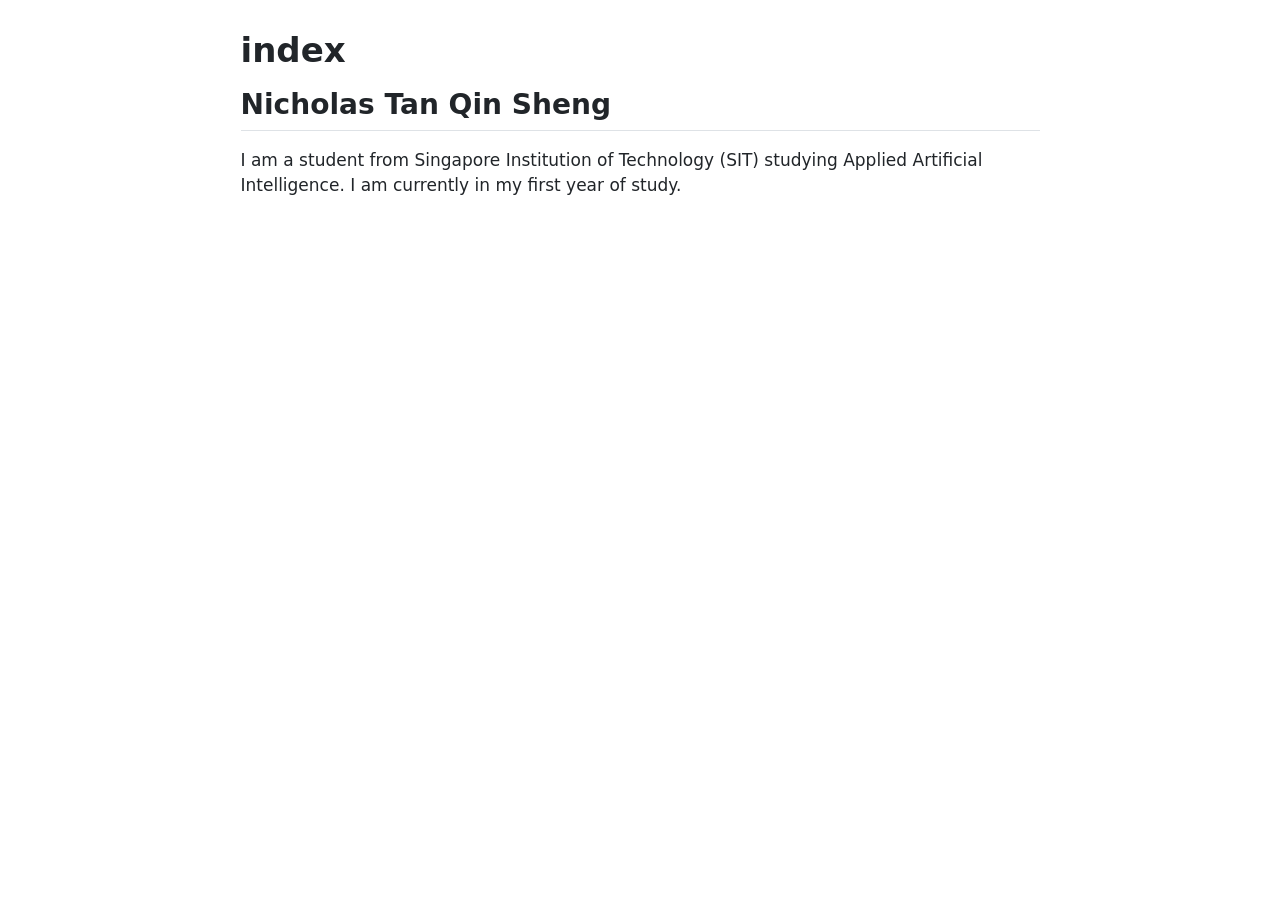
==== docs/index.html @ 59124ca0 "test 4" ====
<!DOCTYPE html>
<html xmlns="http://www.w3.org/1999/xhtml" lang="en" xml:lang="en"><head>

<meta charset="utf-8">
<meta name="generator" content="quarto-1.4.554">

<meta name="viewport" content="width=device-width, initial-scale=1.0, user-scalable=yes">


<title>index</title>
<style>
code{white-space: pre-wrap;}
span.smallcaps{font-variant: small-caps;}
div.columns{display: flex; gap: min(4vw, 1.5em);}
div.column{flex: auto; overflow-x: auto;}
div.hanging-indent{margin-left: 1.5em; text-indent: -1.5em;}
ul.task-list{list-style: none;}
ul.task-list li input[type="checkbox"] {
  width: 0.8em;
  margin: 0 0.8em 0.2em -1em; /* quarto-specific, see https://github.com/quarto-dev/quarto-cli/issues/4556 */ 
  vertical-align: middle;
}
</style>


<script src="site_libs/quarto-nav/quarto-nav.js"></script>
<script src="site_libs/clipboard/clipboard.min.js"></script>
<script src="site_libs/quarto-search/autocomplete.umd.js"></script>
<script src="site_libs/quarto-search/fuse.min.js"></script>
<script src="site_libs/quarto-search/quarto-search.js"></script>
<meta name="quarto:offset" content="./">
<script src="site_libs/quarto-html/quarto.js"></script>
<script src="site_libs/quarto-html/popper.min.js"></script>
<script src="site_libs/quarto-html/tippy.umd.min.js"></script>
<script src="site_libs/quarto-html/anchor.min.js"></script>
<link href="site_libs/quarto-html/tippy.css" rel="stylesheet">
<link href="site_libs/quarto-html/quarto-syntax-highlighting.css" rel="stylesheet" id="quarto-text-highlighting-styles">
<script src="site_libs/bootstrap/bootstrap.min.js"></script>
<link href="site_libs/bootstrap/bootstrap-icons.css" rel="stylesheet">
<link href="site_libs/bootstrap/bootstrap.min.css" rel="stylesheet" id="quarto-bootstrap" data-mode="light">
<script id="quarto-search-options" type="application/json">{
  "location": "sidebar",
  "copy-button": false,
  "collapse-after": 3,
  "panel-placement": "start",
  "type": "textbox",
  "limit": 50,
  "keyboard-shortcut": [
    "f",
    "/",
    "s"
  ],
  "show-item-context": false,
  "language": {
    "search-no-results-text": "No results",
    "search-matching-documents-text": "matching documents",
    "search-copy-link-title": "Copy link to search",
    "search-hide-matches-text": "Hide additional matches",
    "search-more-match-text": "more match in this document",
    "search-more-matches-text": "more matches in this document",
    "search-clear-button-title": "Clear",
    "search-text-placeholder": "",
    "search-detached-cancel-button-title": "Cancel",
    "search-submit-button-title": "Submit",
    "search-label": "Search"
  }
}</script>


</head>

<body class="fullcontent">

<div id="quarto-search-results"></div>
<!-- content -->
<div id="quarto-content" class="quarto-container page-columns page-rows-contents page-layout-article">
<!-- sidebar -->
<!-- margin-sidebar -->
    
<!-- main -->
<main class="content" id="quarto-document-content">

<header id="title-block-header" class="quarto-title-block default">
<div class="quarto-title">
<h1 class="title">index</h1>
</div>



<div class="quarto-title-meta">

    
  
    
  </div>
  


</header>


<section id="nicholas-tan-qin-sheng" class="level2">
<h2 class="anchored" data-anchor-id="nicholas-tan-qin-sheng">Nicholas Tan Qin Sheng</h2>
<p>I am a student from Singapore Institution of Technology (SIT) studying Applied Artificial Intelligence. I am currently in my first year of study.</p>


</section>

</main> <!-- /main -->
<script id="quarto-html-after-body" type="application/javascript">
window.document.addEventListener("DOMContentLoaded", function (event) {
  const toggleBodyColorMode = (bsSheetEl) => {
    const mode = bsSheetEl.getAttribute("data-mode");
    const bodyEl = window.document.querySelector("body");
    if (mode === "dark") {
      bodyEl.classList.add("quarto-dark");
      bodyEl.classList.remove("quarto-light");
    } else {
      bodyEl.classList.add("quarto-light");
      bodyEl.classList.remove("quarto-dark");
    }
  }
  const toggleBodyColorPrimary = () => {
    const bsSheetEl = window.document.querySelector("link#quarto-bootstrap");
    if (bsSheetEl) {
      toggleBodyColorMode(bsSheetEl);
    }
  }
  toggleBodyColorPrimary();  
  const icon = "";
  const anchorJS = new window.AnchorJS();
  anchorJS.options = {
    placement: 'right',
    icon: icon
  };
  anchorJS.add('.anchored');
  const isCodeAnnotation = (el) => {
    for (const clz of el.classList) {
      if (clz.startsWith('code-annotation-')) {                     
        return true;
      }
    }
    return false;
  }
  const clipboard = new window.ClipboardJS('.code-copy-button', {
    text: function(trigger) {
      const codeEl = trigger.previousElementSibling.cloneNode(true);
      for (const childEl of codeEl.children) {
        if (isCodeAnnotation(childEl)) {
          childEl.remove();
        }
      }
      return codeEl.innerText;
    }
  });
  clipboard.on('success', function(e) {
    // button target
    const button = e.trigger;
    // don't keep focus
    button.blur();
    // flash "checked"
    button.classList.add('code-copy-button-checked');
    var currentTitle = button.getAttribute("title");
    button.setAttribute("title", "Copied!");
    let tooltip;
    if (window.bootstrap) {
      button.setAttribute("data-bs-toggle", "tooltip");
      button.setAttribute("data-bs-placement", "left");
      button.setAttribute("data-bs-title", "Copied!");
      tooltip = new bootstrap.Tooltip(button, 
        { trigger: "manual", 
          customClass: "code-copy-button-tooltip",
          offset: [0, -8]});
      tooltip.show();    
    }
    setTimeout(function() {
      if (tooltip) {
        tooltip.hide();
        button.removeAttribute("data-bs-title");
        button.removeAttribute("data-bs-toggle");
        button.removeAttribute("data-bs-placement");
      }
      button.setAttribute("title", currentTitle);
      button.classList.remove('code-copy-button-checked');
    }, 1000);
    // clear code selection
    e.clearSelection();
  });
    var localhostRegex = new RegExp(/^(?:http|https):\/\/localhost\:?[0-9]*\//);
    var mailtoRegex = new RegExp(/^mailto:/);
      var filterRegex = new RegExp('/' + window.location.host + '/');
    var isInternal = (href) => {
        return filterRegex.test(href) || localhostRegex.test(href) || mailtoRegex.test(href);
    }
    // Inspect non-navigation links and adorn them if external
 	var links = window.document.querySelectorAll('a[href]:not(.nav-link):not(.navbar-brand):not(.toc-action):not(.sidebar-link):not(.sidebar-item-toggle):not(.pagination-link):not(.no-external):not([aria-hidden]):not(.dropdown-item):not(.quarto-navigation-tool)');
    for (var i=0; i<links.length; i++) {
      const link = links[i];
      if (!isInternal(link.href)) {
        // undo the damage that might have been done by quarto-nav.js in the case of
        // links that we want to consider external
        if (link.dataset.originalHref !== undefined) {
          link.href = link.dataset.originalHref;
        }
      }
    }
  function tippyHover(el, contentFn, onTriggerFn, onUntriggerFn) {
    const config = {
      allowHTML: true,
      maxWidth: 500,
      delay: 100,
      arrow: false,
      appendTo: function(el) {
          return el.parentElement;
      },
      interactive: true,
      interactiveBorder: 10,
      theme: 'quarto',
      placement: 'bottom-start',
    };
    if (contentFn) {
      config.content = contentFn;
    }
    if (onTriggerFn) {
      config.onTrigger = onTriggerFn;
    }
    if (onUntriggerFn) {
      config.onUntrigger = onUntriggerFn;
    }
    window.tippy(el, config); 
  }
  const noterefs = window.document.querySelectorAll('a[role="doc-noteref"]');
  for (var i=0; i<noterefs.length; i++) {
    const ref = noterefs[i];
    tippyHover(ref, function() {
      // use id or data attribute instead here
      let href = ref.getAttribute('data-footnote-href') || ref.getAttribute('href');
      try { href = new URL(href).hash; } catch {}
      const id = href.replace(/^#\/?/, "");
      const note = window.document.getElementById(id);
      if (note) {
        return note.innerHTML;
      } else {
        return "";
      }
    });
  }
  const xrefs = window.document.querySelectorAll('a.quarto-xref');
  const processXRef = (id, note) => {
    // Strip column container classes
    const stripColumnClz = (el) => {
      el.classList.remove("page-full", "page-columns");
      if (el.children) {
        for (const child of el.children) {
          stripColumnClz(child);
        }
      }
    }
    stripColumnClz(note)
    if (id === null || id.startsWith('sec-')) {
      // Special case sections, only their first couple elements
      const container = document.createElement("div");
      if (note.children && note.children.length > 2) {
        container.appendChild(note.children[0].cloneNode(true));
        for (let i = 1; i < note.children.length; i++) {
          const child = note.children[i];
          if (child.tagName === "P" && child.innerText === "") {
            continue;
          } else {
            container.appendChild(child.cloneNode(true));
            break;
          }
        }
        if (window.Quarto?.typesetMath) {
          window.Quarto.typesetMath(container);
        }
        return container.innerHTML
      } else {
        if (window.Quarto?.typesetMath) {
          window.Quarto.typesetMath(note);
        }
        return note.innerHTML;
      }
    } else {
      // Remove any anchor links if they are present
      const anchorLink = note.querySelector('a.anchorjs-link');
      if (anchorLink) {
        anchorLink.remove();
      }
      if (window.Quarto?.typesetMath) {
        window.Quarto.typesetMath(note);
      }
      // TODO in 1.5, we should make sure this works without a callout special case
      if (note.classList.contains("callout")) {
        return note.outerHTML;
      } else {
        return note.innerHTML;
      }
    }
  }
  for (var i=0; i<xrefs.length; i++) {
    const xref = xrefs[i];
    tippyHover(xref, undefined, function(instance) {
      instance.disable();
      let url = xref.getAttribute('href');
      let hash = undefined; 
      if (url.startsWith('#')) {
        hash = url;
      } else {
        try { hash = new URL(url).hash; } catch {}
      }
      if (hash) {
        const id = hash.replace(/^#\/?/, "");
        const note = window.document.getElementById(id);
        if (note !== null) {
          try {
            const html = processXRef(id, note.cloneNode(true));
            instance.setContent(html);
          } finally {
            instance.enable();
            instance.show();
          }
        } else {
          // See if we can fetch this
          fetch(url.split('#')[0])
          .then(res => res.text())
          .then(html => {
            const parser = new DOMParser();
            const htmlDoc = parser.parseFromString(html, "text/html");
            const note = htmlDoc.getElementById(id);
            if (note !== null) {
              const html = processXRef(id, note);
              instance.setContent(html);
            } 
          }).finally(() => {
            instance.enable();
            instance.show();
          });
        }
      } else {
        // See if we can fetch a full url (with no hash to target)
        // This is a special case and we should probably do some content thinning / targeting
        fetch(url)
        .then(res => res.text())
        .then(html => {
          const parser = new DOMParser();
          const htmlDoc = parser.parseFromString(html, "text/html");
          const note = htmlDoc.querySelector('main.content');
          if (note !== null) {
            // This should only happen for chapter cross references
            // (since there is no id in the URL)
            // remove the first header
            if (note.children.length > 0 && note.children[0].tagName === "HEADER") {
              note.children[0].remove();
            }
            const html = processXRef(null, note);
            instance.setContent(html);
          } 
        }).finally(() => {
          instance.enable();
          instance.show();
        });
      }
    }, function(instance) {
    });
  }
      let selectedAnnoteEl;
      const selectorForAnnotation = ( cell, annotation) => {
        let cellAttr = 'data-code-cell="' + cell + '"';
        let lineAttr = 'data-code-annotation="' +  annotation + '"';
        const selector = 'span[' + cellAttr + '][' + lineAttr + ']';
        return selector;
      }
      const selectCodeLines = (annoteEl) => {
        const doc = window.document;
        const targetCell = annoteEl.getAttribute("data-target-cell");
        const targetAnnotation = annoteEl.getAttribute("data-target-annotation");
        const annoteSpan = window.document.querySelector(selectorForAnnotation(targetCell, targetAnnotation));
        const lines = annoteSpan.getAttribute("data-code-lines").split(",");
        const lineIds = lines.map((line) => {
          return targetCell + "-" + line;
        })
        let top = null;
        let height = null;
        let parent = null;
        if (lineIds.length > 0) {
            //compute the position of the single el (top and bottom and make a div)
            const el = window.document.getElementById(lineIds[0]);
            top = el.offsetTop;
            height = el.offsetHeight;
            parent = el.parentElement.parentElement;
          if (lineIds.length > 1) {
            const lastEl = window.document.getElementById(lineIds[lineIds.length - 1]);
            const bottom = lastEl.offsetTop + lastEl.offsetHeight;
            height = bottom - top;
          }
          if (top !== null && height !== null && parent !== null) {
            // cook up a div (if necessary) and position it 
            let div = window.document.getElementById("code-annotation-line-highlight");
            if (div === null) {
              div = window.document.createElement("div");
              div.setAttribute("id", "code-annotation-line-highlight");
              div.style.position = 'absolute';
              parent.appendChild(div);
            }
            div.style.top = top - 2 + "px";
            div.style.height = height + 4 + "px";
            div.style.left = 0;
            let gutterDiv = window.document.getElementById("code-annotation-line-highlight-gutter");
            if (gutterDiv === null) {
              gutterDiv = window.document.createElement("div");
              gutterDiv.setAttribute("id", "code-annotation-line-highlight-gutter");
              gutterDiv.style.position = 'absolute';
              const codeCell = window.document.getElementById(targetCell);
              const gutter = codeCell.querySelector('.code-annotation-gutter');
              gutter.appendChild(gutterDiv);
            }
            gutterDiv.style.top = top - 2 + "px";
            gutterDiv.style.height = height + 4 + "px";
          }
          selectedAnnoteEl = annoteEl;
        }
      };
      const unselectCodeLines = () => {
        const elementsIds = ["code-annotation-line-highlight", "code-annotation-line-highlight-gutter"];
        elementsIds.forEach((elId) => {
          const div = window.document.getElementById(elId);
          if (div) {
            div.remove();
          }
        });
        selectedAnnoteEl = undefined;
      };
        // Handle positioning of the toggle
    window.addEventListener(
      "resize",
      throttle(() => {
        elRect = undefined;
        if (selectedAnnoteEl) {
          selectCodeLines(selectedAnnoteEl);
        }
      }, 10)
    );
    function throttle(fn, ms) {
    let throttle = false;
    let timer;
      return (...args) => {
        if(!throttle) { // first call gets through
            fn.apply(this, args);
            throttle = true;
        } else { // all the others get throttled
            if(timer) clearTimeout(timer); // cancel #2
            timer = setTimeout(() => {
              fn.apply(this, args);
              timer = throttle = false;
            }, ms);
        }
      };
    }
      // Attach click handler to the DT
      const annoteDls = window.document.querySelectorAll('dt[data-target-cell]');
      for (const annoteDlNode of annoteDls) {
        annoteDlNode.addEventListener('click', (event) => {
          const clickedEl = event.target;
          if (clickedEl !== selectedAnnoteEl) {
            unselectCodeLines();
            const activeEl = window.document.querySelector('dt[data-target-cell].code-annotation-active');
            if (activeEl) {
              activeEl.classList.remove('code-annotation-active');
            }
            selectCodeLines(clickedEl);
            clickedEl.classList.add('code-annotation-active');
          } else {
            // Unselect the line
            unselectCodeLines();
            clickedEl.classList.remove('code-annotation-active');
          }
        });
      }
  const findCites = (el) => {
    const parentEl = el.parentElement;
    if (parentEl) {
      const cites = parentEl.dataset.cites;
      if (cites) {
        return {
          el,
          cites: cites.split(' ')
        };
      } else {
        return findCites(el.parentElement)
      }
    } else {
      return undefined;
    }
  };
  var bibliorefs = window.document.querySelectorAll('a[role="doc-biblioref"]');
  for (var i=0; i<bibliorefs.length; i++) {
    const ref = bibliorefs[i];
    const citeInfo = findCites(ref);
    if (citeInfo) {
      tippyHover(citeInfo.el, function() {
        var popup = window.document.createElement('div');
        citeInfo.cites.forEach(function(cite) {
          var citeDiv = window.document.createElement('div');
          citeDiv.classList.add('hanging-indent');
          citeDiv.classList.add('csl-entry');
          var biblioDiv = window.document.getElementById('ref-' + cite);
          if (biblioDiv) {
            citeDiv.innerHTML = biblioDiv.innerHTML;
          }
          popup.appendChild(citeDiv);
        });
        return popup.innerHTML;
      });
    }
  }
});
</script>
</div> <!-- /content -->




</body></html>
---- docs/site_libs/quarto-html/tippy.css ----
.tippy-box[data-animation=fade][data-state=hidden]{opacity:0}[data-tippy-root]{max-width:calc(100vw - 10px)}.tippy-box{position:relative;background-color:#333;color:#fff;border-radius:4px;font-size:14px;line-height:1.4;white-space:normal;outline:0;transition-property:transform,visibility,opacity}.tippy-box[data-placement^=top]>.tippy-arrow{bottom:0}.tippy-box[data-placement^=top]>.tippy-arrow:before{bottom:-7px;left:0;border-width:8px 8px 0;border-top-color:initial;transform-origin:center top}.tippy-box[data-placement^=bottom]>.tippy-arrow{top:0}.tippy-box[data-placement^=bottom]>.tippy-arrow:before{top:-7px;left:0;border-width:0 8px 8px;border-bottom-color:initial;transform-origin:center bottom}.tippy-box[data-placement^=left]>.tippy-arrow{right:0}.tippy-box[data-placement^=left]>.tippy-arrow:before{border-width:8px 0 8px 8px;border-left-color:initial;right:-7px;transform-origin:center left}.tippy-box[data-placement^=right]>.tippy-arrow{left:0}.tippy-box[data-placement^=right]>.tippy-arrow:before{left:-7px;border-width:8px 8px 8px 0;border-right-color:initial;transform-origin:center right}.tippy-box[data-inertia][data-state=visible]{transition-timing-function:cubic-bezier(.54,1.5,.38,1.11)}.tippy-arrow{width:16px;height:16px;color:#333}.tippy-arrow:before{content:"";position:absolute;border-color:transparent;border-style:solid}.tippy-content{position:relative;padding:5px 9px;z-index:1}
---- docs/site_libs/quarto-html/quarto-syntax-highlighting.css ----
/* quarto syntax highlight colors */
:root {
  --quarto-hl-ot-color: #003B4F;
  --quarto-hl-at-color: #657422;
  --quarto-hl-ss-color: #20794D;
  --quarto-hl-an-color: #5E5E5E;
  --quarto-hl-fu-color: #4758AB;
  --quarto-hl-st-color: #20794D;
  --quarto-hl-cf-color: #003B4F;
  --quarto-hl-op-color: #5E5E5E;
  --quarto-hl-er-color: #AD0000;
  --quarto-hl-bn-color: #AD0000;
  --quarto-hl-al-color: #AD0000;
  --quarto-hl-va-color: #111111;
  --quarto-hl-bu-color: inherit;
  --quarto-hl-ex-color: inherit;
  --quarto-hl-pp-color: #AD0000;
  --quarto-hl-in-color: #5E5E5E;
  --quarto-hl-vs-color: #20794D;
  --quarto-hl-wa-color: #5E5E5E;
  --quarto-hl-do-color: #5E5E5E;
  --quarto-hl-im-color: #00769E;
  --quarto-hl-ch-color: #20794D;
  --quarto-hl-dt-color: #AD0000;
  --quarto-hl-fl-color: #AD0000;
  --quarto-hl-co-color: #5E5E5E;
  --quarto-hl-cv-color: #5E5E5E;
  --quarto-hl-cn-color: #8f5902;
  --quarto-hl-sc-color: #5E5E5E;
  --quarto-hl-dv-color: #AD0000;
  --quarto-hl-kw-color: #003B4F;
}

/* other quarto variables */
:root {
  --quarto-font-monospace: SFMono-Regular, Menlo, Monaco, Consolas, "Liberation Mono", "Courier New", monospace;
}

pre > code.sourceCode > span {
  color: #003B4F;
}

code span {
  color: #003B4F;
}

code.sourceCode > span {
  color: #003B4F;
}

div.sourceCode,
div.sourceCode pre.sourceCode {
  color: #003B4F;
}

code span.ot {
  color: #003B4F;
  font-style: inherit;
}

code span.at {
  color: #657422;
  font-style: inherit;
}

code span.ss {
  color: #20794D;
  font-style: inherit;
}

code span.an {
  color: #5E5E5E;
  font-style: inherit;
}

code span.fu {
  color: #4758AB;
  font-style: inherit;
}

code span.st {
  color: #20794D;
  font-style: inherit;
}

code span.cf {
  color: #003B4F;
  font-style: inherit;
}

code span.op {
  color: #5E5E5E;
  font-style: inherit;
}

code span.er {
  color: #AD0000;
  font-style: inherit;
}

code span.bn {
  color: #AD0000;
  font-style: inherit;
}

code span.al {
  color: #AD0000;
  font-style: inherit;
}

code span.va {
  color: #111111;
  font-style: inherit;
}

code span.bu {
  font-style: inherit;
}

code span.ex {
  font-style: inherit;
}

code span.pp {
  color: #AD0000;
  font-style: inherit;
}

code span.in {
  color: #5E5E5E;
  font-style: inherit;
}

code span.vs {
  color: #20794D;
  font-style: inherit;
}

code span.wa {
  color: #5E5E5E;
  font-style: italic;
}

code span.do {
  color: #5E5E5E;
  font-style: italic;
}

code span.im {
  color: #00769E;
  font-style: inherit;
}

code span.ch {
  color: #20794D;
  font-style: inherit;
}

code span.dt {
  color: #AD0000;
  font-style: inherit;
}

code span.fl {
  color: #AD0000;
  font-style: inherit;
}

code span.co {
  color: #5E5E5E;
  font-style: inherit;
}

code span.cv {
  color: #5E5E5E;
  font-style: italic;
}

code span.cn {
  color: #8f5902;
  font-style: inherit;
}

code span.sc {
  color: #5E5E5E;
  font-style: inherit;
}

code span.dv {
  color: #AD0000;
  font-style: inherit;
}

code span.kw {
  color: #003B4F;
  font-style: inherit;
}

.prevent-inlining {
  content: "</";
}

/*# sourceMappingURL=debc5d5d77c3f9108843748ff7464032.css.map */
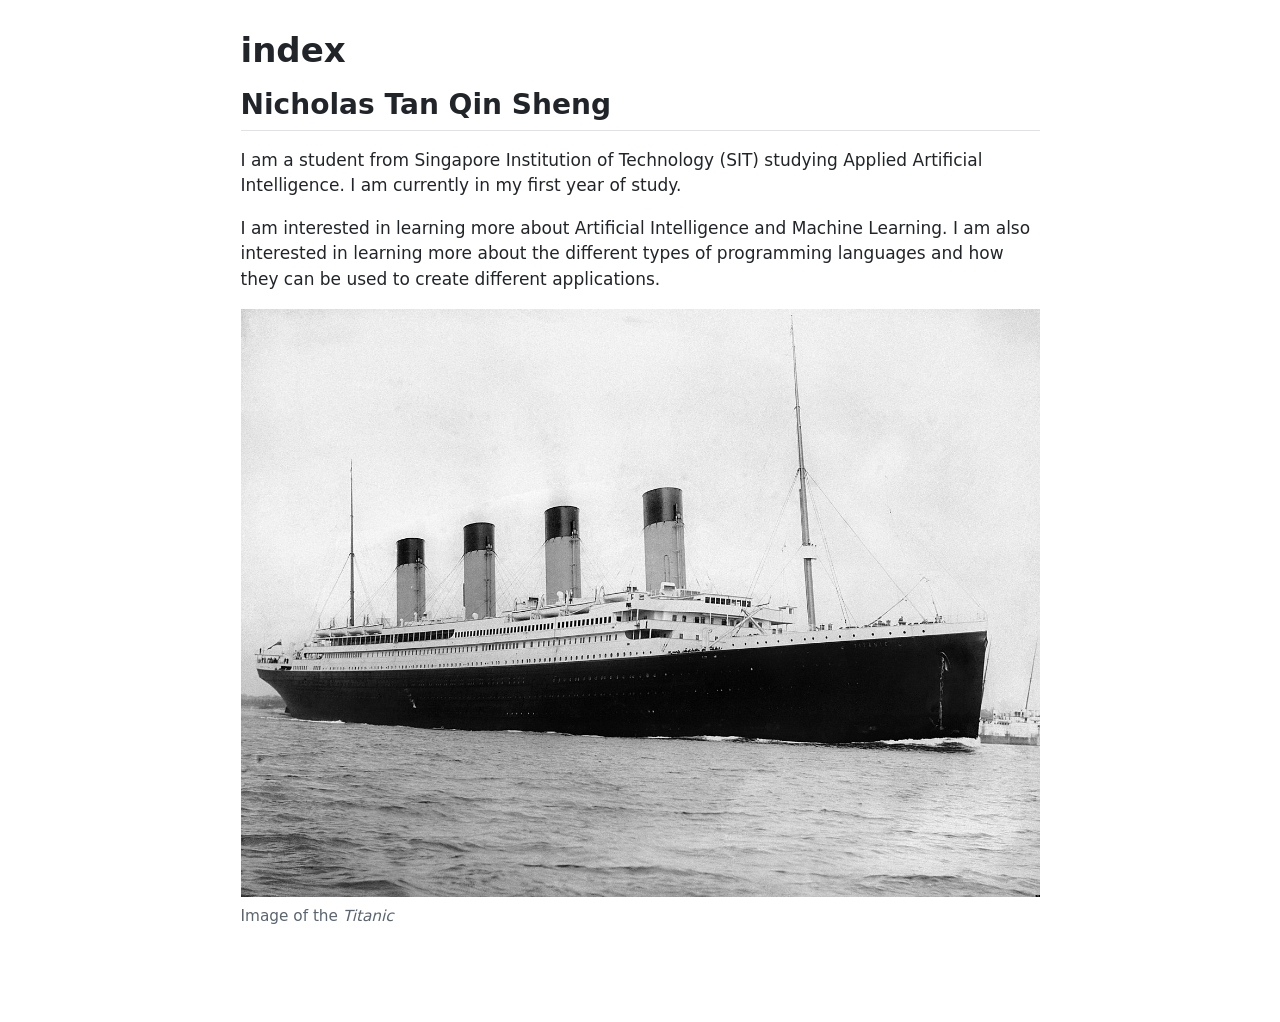
==== commit 0433cae5: "test 5" ====
--- a/docs/index.html
+++ b/docs/index.html
@@ -102,6 +102,13 @@
 <section id="nicholas-tan-qin-sheng" class="level2">
 <h2 class="anchored" data-anchor-id="nicholas-tan-qin-sheng">Nicholas Tan Qin Sheng</h2>
 <p>I am a student from Singapore Institution of Technology (SIT) studying Applied Artificial Intelligence. I am currently in my first year of study.</p>
+<p>I am interested in learning more about Artificial Intelligence and Machine Learning. I am also interested in learning more about the different types of programming languages and how they can be used to create different applications.</p>
+<div class="quarto-figure quarto-figure-center">
+<figure class="figure">
+<p><img src="imgs/1469px-RMS_Titanic_3.jpg" class="img-fluid figure-img"></p>
+<figcaption>Image of the <em>Titanic</em></figcaption>
+</figure>
+</div>
 
 
 </section>
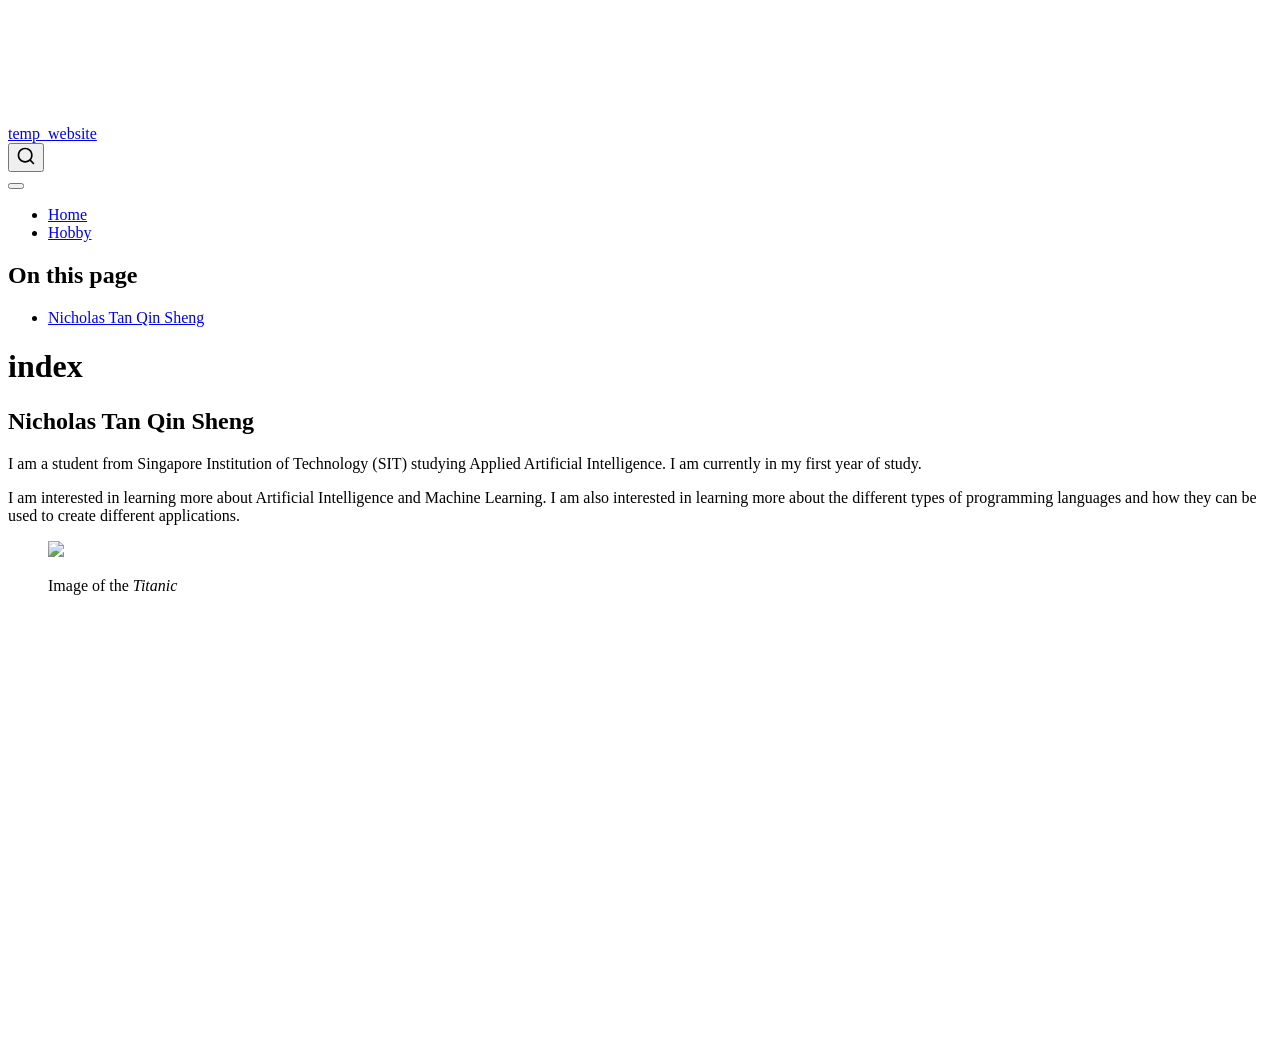
==== commit 8bcf77ee: "testing" ====
--- a/docs/index.html
+++ b/docs/index.html
@@ -7,7 +7,7 @@
 <meta name="viewport" content="width=device-width, initial-scale=1.0, user-scalable=yes">
 
 
-<title>index</title>
+<title>temp_website - index</title>
 <style>
 code{white-space: pre-wrap;}
 span.smallcaps{font-variant: small-caps;}
@@ -24,6 +24,7 @@
 
 
 <script src="site_libs/quarto-nav/quarto-nav.js"></script>
+<script src="site_libs/quarto-nav/headroom.min.js"></script>
 <script src="site_libs/clipboard/clipboard.min.js"></script>
 <script src="site_libs/quarto-search/autocomplete.umd.js"></script>
 <script src="site_libs/quarto-search/fuse.min.js"></script>
@@ -39,11 +40,11 @@
 <link href="site_libs/bootstrap/bootstrap-icons.css" rel="stylesheet">
 <link href="site_libs/bootstrap/bootstrap.min.css" rel="stylesheet" id="quarto-bootstrap" data-mode="light">
 <script id="quarto-search-options" type="application/json">{
-  "location": "sidebar",
+  "location": "navbar",
   "copy-button": false,
   "collapse-after": 3,
-  "panel-placement": "start",
-  "type": "textbox",
+  "panel-placement": "end",
+  "type": "overlay",
   "limit": 50,
   "keyboard-shortcut": [
     "f",
@@ -67,16 +68,54 @@
 }</script>
 
 
+<link rel="stylesheet" href="styles.css">
 </head>
 
-<body class="fullcontent">
+<body class="nav-fixed">
 
 <div id="quarto-search-results"></div>
+  <header id="quarto-header" class="headroom fixed-top">
+    <nav class="navbar navbar-expand-lg " data-bs-theme="dark">
+      <div class="navbar-container container-fluid">
+      <div class="navbar-brand-container mx-auto">
+    <a class="navbar-brand" href="./index.html">
+    <span class="navbar-title">temp_website</span>
+    </a>
+  </div>
+            <div id="quarto-search" class="" title="Search"></div>
+          <button class="navbar-toggler" type="button" data-bs-toggle="collapse" data-bs-target="#navbarCollapse" aria-controls="navbarCollapse" aria-expanded="false" aria-label="Toggle navigation" onclick="if (window.quartoToggleHeadroom) { window.quartoToggleHeadroom(); }">
+  <span class="navbar-toggler-icon"></span>
+</button>
+          <div class="collapse navbar-collapse" id="navbarCollapse">
+            <ul class="navbar-nav navbar-nav-scroll me-auto">
+  <li class="nav-item">
+    <a class="nav-link active" href="./index.html" aria-current="page"> 
+<span class="menu-text">Home</span></a>
+  </li>  
+  <li class="nav-item">
+    <a class="nav-link" href="./hobby.html"> 
+<span class="menu-text">Hobby</span></a>
+  </li>  
+</ul>
+          </div> <!-- /navcollapse -->
+          <div class="quarto-navbar-tools">
+</div>
+      </div> <!-- /container-fluid -->
+    </nav>
+</header>
 <!-- content -->
-<div id="quarto-content" class="quarto-container page-columns page-rows-contents page-layout-article">
+<div id="quarto-content" class="quarto-container page-columns page-rows-contents page-layout-article page-navbar">
 <!-- sidebar -->
 <!-- margin-sidebar -->
-    
+    <div id="quarto-margin-sidebar" class="sidebar margin-sidebar">
+        <nav id="TOC" role="doc-toc" class="toc-active">
+    <h2 id="toc-title">On this page</h2>
+   
+  <ul>
+  <li><a href="#nicholas-tan-qin-sheng" id="toc-nicholas-tan-qin-sheng" class="nav-link active" data-scroll-target="#nicholas-tan-qin-sheng">Nicholas Tan Qin Sheng</a></li>
+  </ul>
+</nav>
+    </div>
 <!-- main -->
 <main class="content" id="quarto-document-content">
 
@@ -105,7 +144,7 @@
 <p>I am interested in learning more about Artificial Intelligence and Machine Learning. I am also interested in learning more about the different types of programming languages and how they can be used to create different applications.</p>
 <div class="quarto-figure quarto-figure-center">
 <figure class="figure">
-<p><img src="imgs/1469px-RMS_Titanic_3.jpg" class="img-fluid figure-img"></p>
+<p><img src=".\docs/imgs/1469px-RMS_Titanic_3.jpg" class="img-fluid figure-img"></p>
 <figcaption>Image of the <em>Titanic</em></figcaption>
 </figure>
 </div>
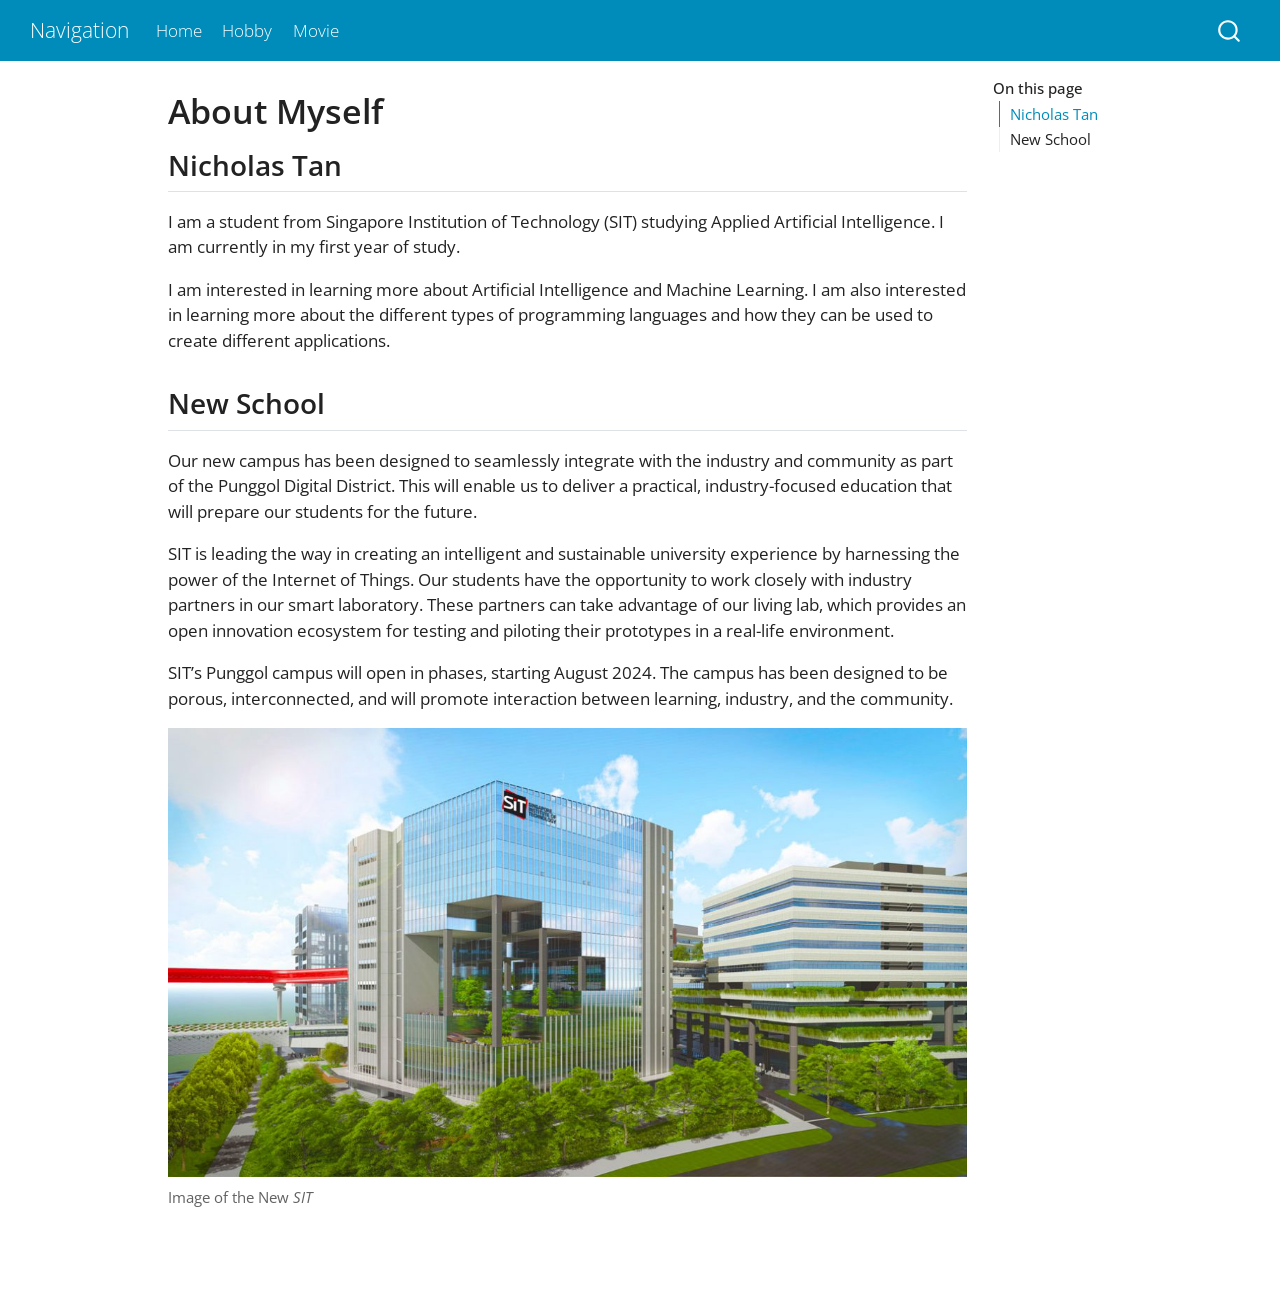
==== commit 456a5775: "final" ====
--- a/docs/index.html
+++ b/docs/index.html
@@ -7,7 +7,7 @@
 <meta name="viewport" content="width=device-width, initial-scale=1.0, user-scalable=yes">
 
 
-<title>temp_website - index</title>
+<title>Navigation - About Myself</title>
 <style>
 code{white-space: pre-wrap;}
 span.smallcaps{font-variant: small-caps;}
@@ -79,7 +79,7 @@
       <div class="navbar-container container-fluid">
       <div class="navbar-brand-container mx-auto">
     <a class="navbar-brand" href="./index.html">
-    <span class="navbar-title">temp_website</span>
+    <span class="navbar-title">Navigation</span>
     </a>
   </div>
             <div id="quarto-search" class="" title="Search"></div>
@@ -95,6 +95,10 @@
   <li class="nav-item">
     <a class="nav-link" href="./hobby.html"> 
 <span class="menu-text">Hobby</span></a>
+  </li>  
+  <li class="nav-item">
+    <a class="nav-link" href="./movie.html"> 
+<span class="menu-text">Movie</span></a>
   </li>  
 </ul>
           </div> <!-- /navcollapse -->
@@ -112,7 +116,8 @@
     <h2 id="toc-title">On this page</h2>
    
   <ul>
-  <li><a href="#nicholas-tan-qin-sheng" id="toc-nicholas-tan-qin-sheng" class="nav-link active" data-scroll-target="#nicholas-tan-qin-sheng">Nicholas Tan Qin Sheng</a></li>
+  <li><a href="#nicholas-tan" id="toc-nicholas-tan" class="nav-link active" data-scroll-target="#nicholas-tan">Nicholas Tan</a></li>
+  <li><a href="#new-school" id="toc-new-school" class="nav-link" data-scroll-target="#new-school">New School</a></li>
   </ul>
 </nav>
     </div>
@@ -121,7 +126,7 @@
 
 <header id="title-block-header" class="quarto-title-block default">
 <div class="quarto-title">
-<h1 class="title">index</h1>
+<h1 class="title">About Myself</h1>
 </div>
 
 
@@ -138,14 +143,20 @@
 </header>
 
 
-<section id="nicholas-tan-qin-sheng" class="level2">
-<h2 class="anchored" data-anchor-id="nicholas-tan-qin-sheng">Nicholas Tan Qin Sheng</h2>
+<section id="nicholas-tan" class="level2">
+<h2 class="anchored" data-anchor-id="nicholas-tan">Nicholas Tan</h2>
 <p>I am a student from Singapore Institution of Technology (SIT) studying Applied Artificial Intelligence. I am currently in my first year of study.</p>
 <p>I am interested in learning more about Artificial Intelligence and Machine Learning. I am also interested in learning more about the different types of programming languages and how they can be used to create different applications.</p>
+</section>
+<section id="new-school" class="level2">
+<h2 class="anchored" data-anchor-id="new-school">New School</h2>
+<p>Our new campus has been designed to seamlessly integrate with the industry and community as part of the Punggol Digital District. This will enable us to deliver a practical, industry-focused education that will prepare our students for the future.</p>
+<p>SIT is leading the way in creating an intelligent and sustainable university experience by harnessing the power of the Internet of Things. Our students have the opportunity to work closely with industry partners in our smart laboratory. These partners can take advantage of our living lab, which provides an open innovation ecosystem for testing and piloting their prototypes in a real-life environment.</p>
+<p>SIT’s Punggol campus will open in phases, starting August 2024. The campus has been designed to be porous, interconnected, and will promote interaction between learning, industry, and the community.</p>
 <div class="quarto-figure quarto-figure-center">
 <figure class="figure">
-<p><img src=".\docs/imgs/1469px-RMS_Titanic_3.jpg" class="img-fluid figure-img"></p>
-<figcaption>Image of the <em>Titanic</em></figcaption>
+<p><img src="imgs/sit.jpg" class="img-fluid figure-img"></p>
+<figcaption>Image of the New <em>SIT</em></figcaption>
 </figure>
 </div>
 
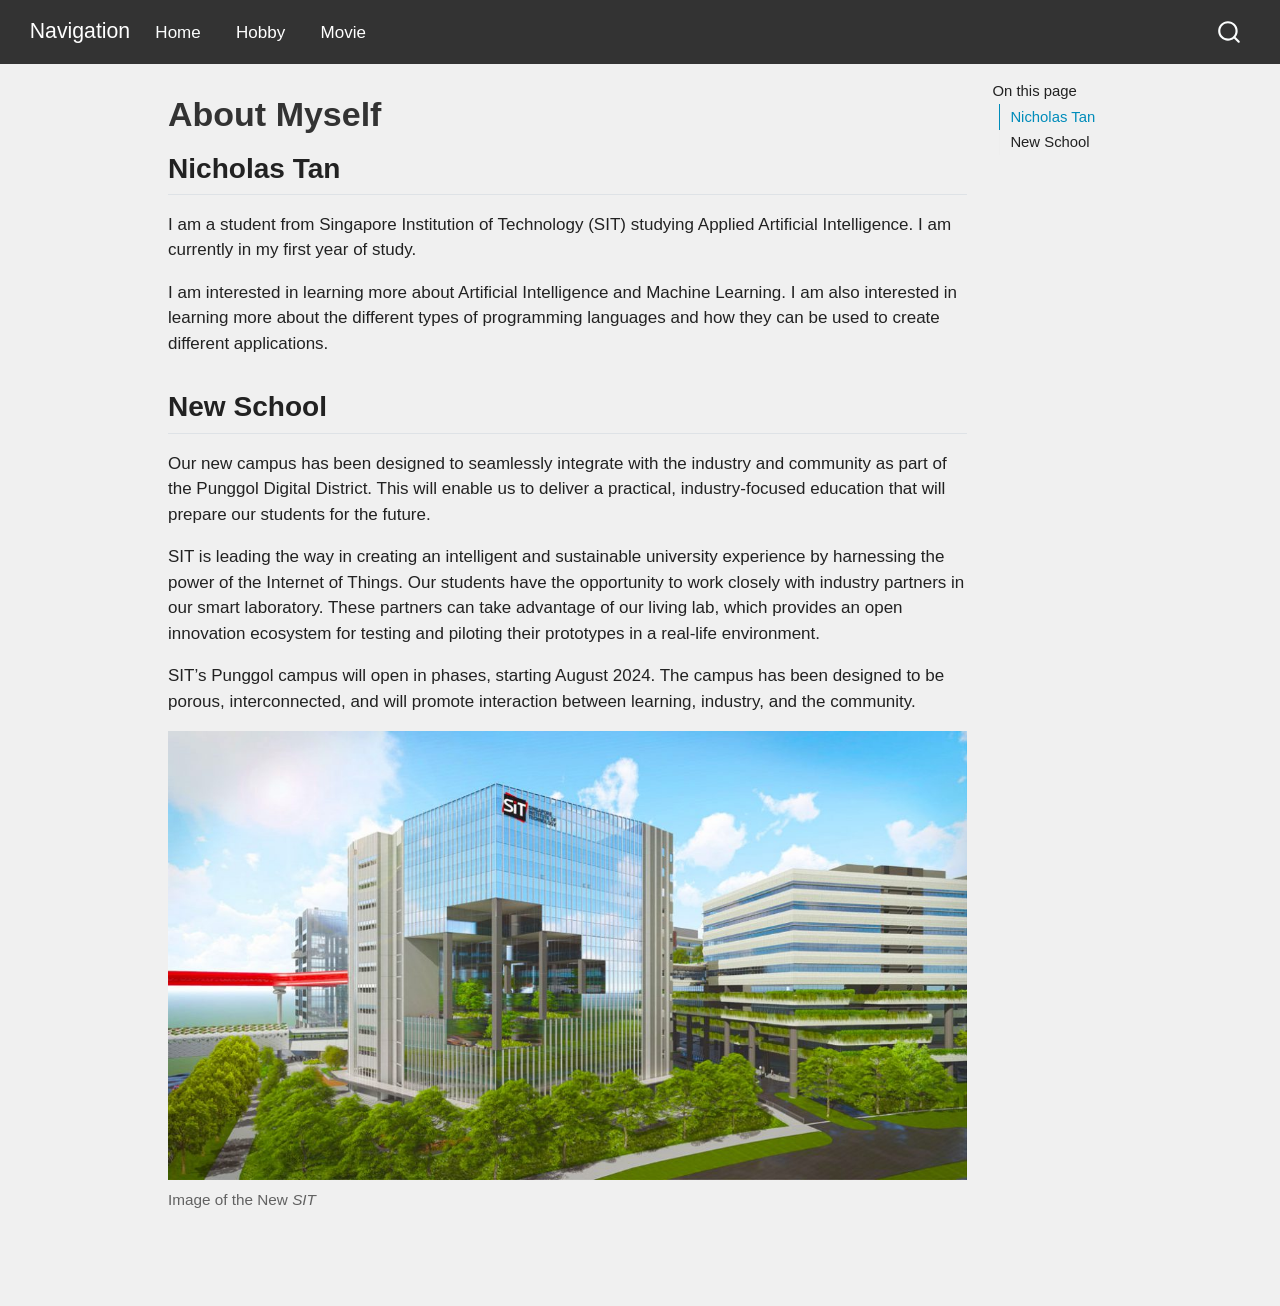
==== commit 2e28c41f: "test" ====
--- a/docs/index.html
+++ b/docs/index.html
@@ -68,7 +68,7 @@
 }</script>
 
 
-<link rel="stylesheet" href="styles.css">
+<link rel="stylesheet" href="style.css">
 </head>
 
 <body class="nav-fixed">
--- a/docs/style.css
+++ b/docs/style.css
@@ -0,0 +1,20 @@
+body {
+  font-family: Arial, sans-serif;
+  background-color: #f0f0f0;
+}
+
+h1 {
+  color: #333;
+}
+
+.navbar {
+  background-color: #333;
+  color: white;
+  padding: 10px;
+}
+
+.navbar a {
+  color: white;
+  text-decoration: none;
+  margin-right: 15px;
+}
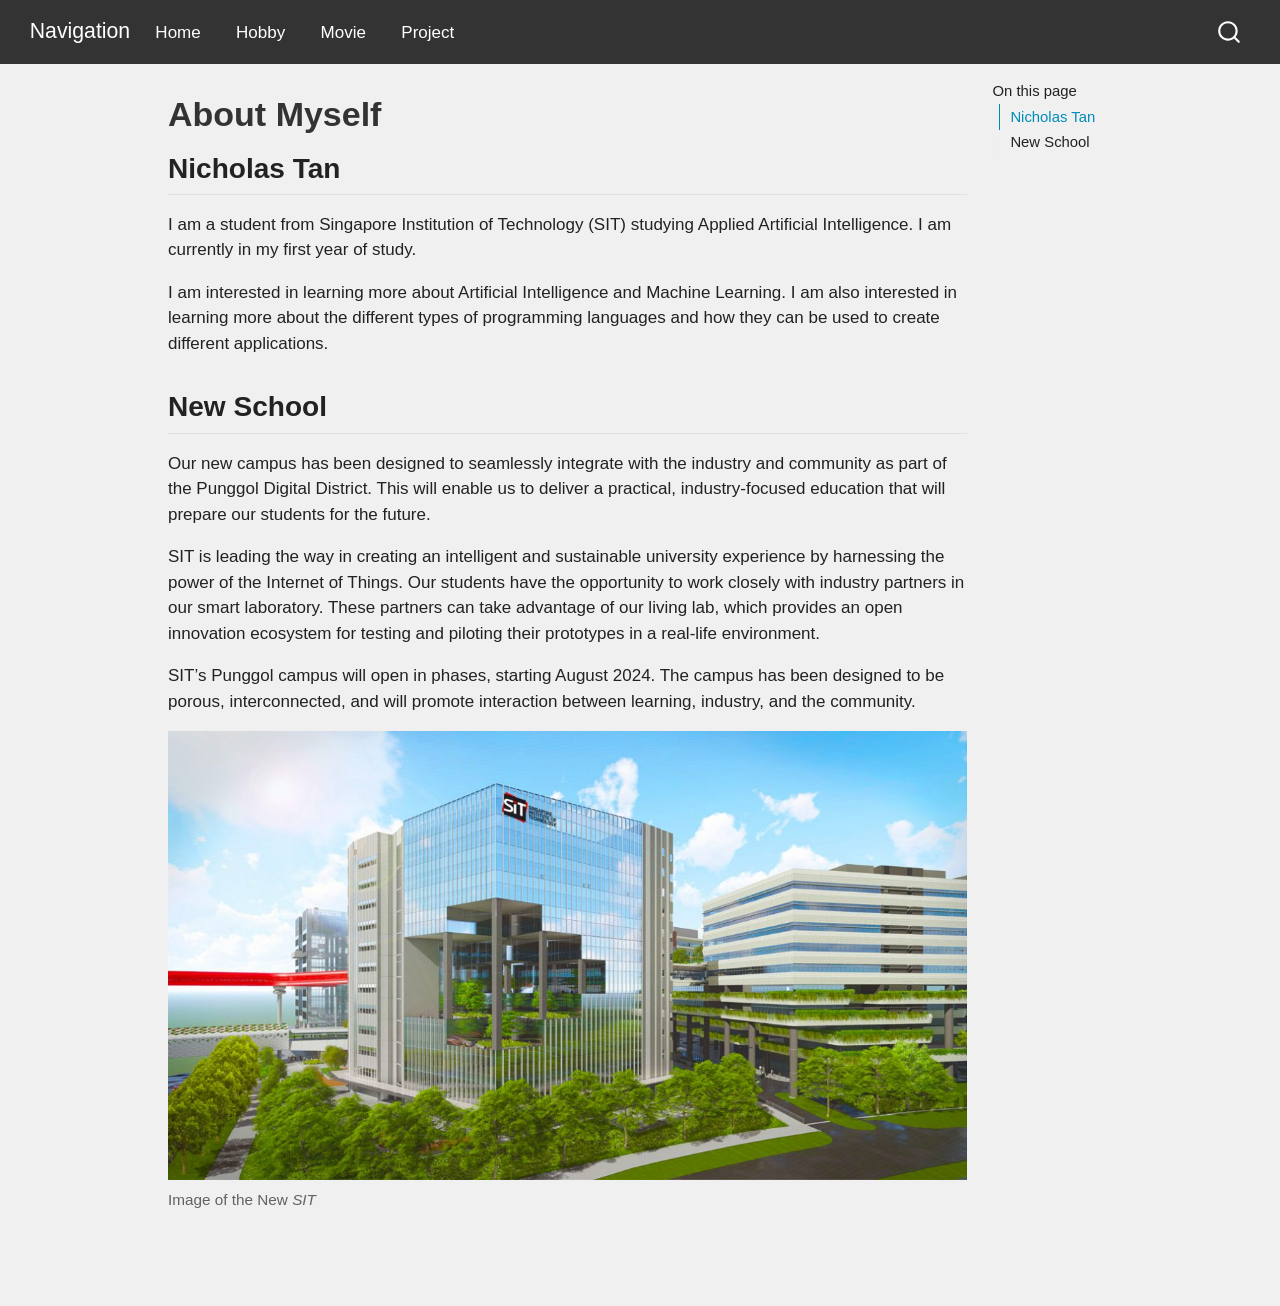
==== commit cff9f69b: "test" ====
--- a/docs/index.html
+++ b/docs/index.html
@@ -100,6 +100,10 @@
     <a class="nav-link" href="./movie.html"> 
 <span class="menu-text">Movie</span></a>
   </li>  
+  <li class="nav-item">
+    <a class="nav-link" href="./project.qmd"> 
+<span class="menu-text">Project</span></a>
+  </li>  
 </ul>
           </div> <!-- /navcollapse -->
           <div class="quarto-navbar-tools">
